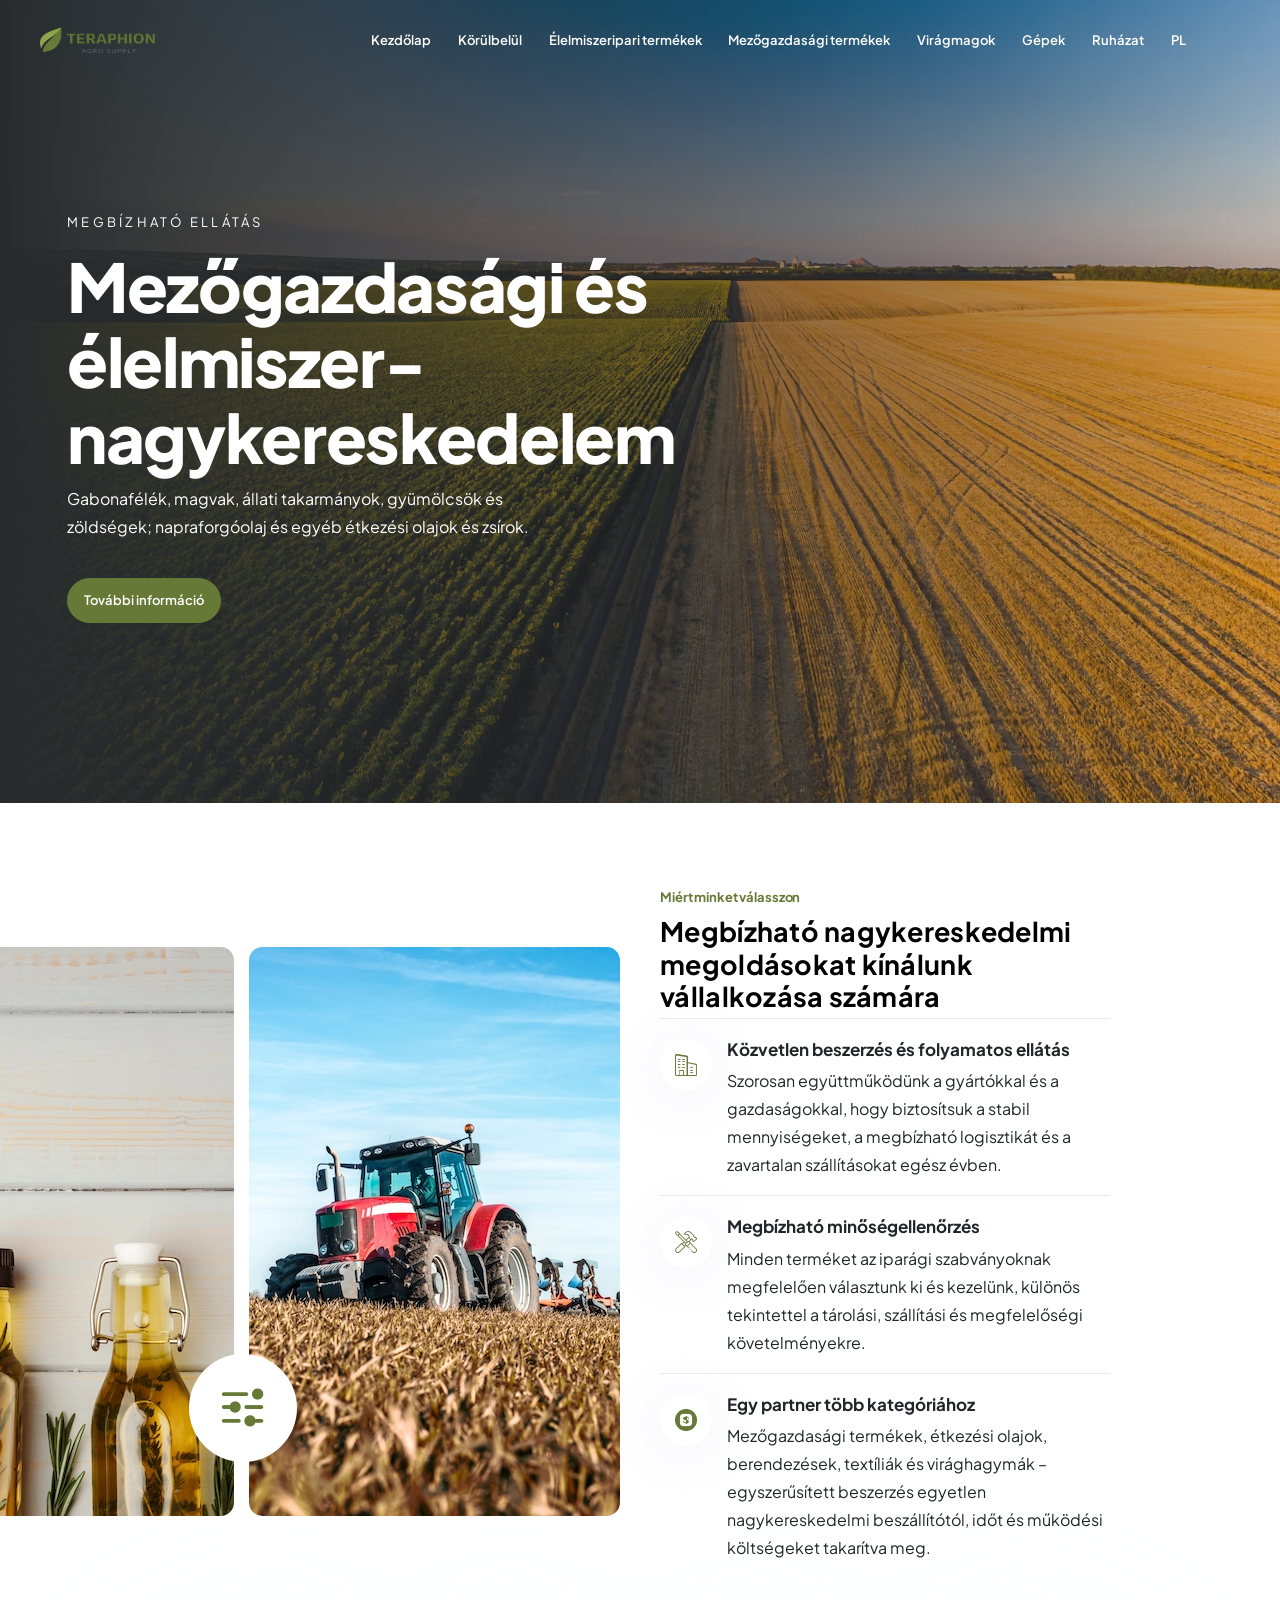
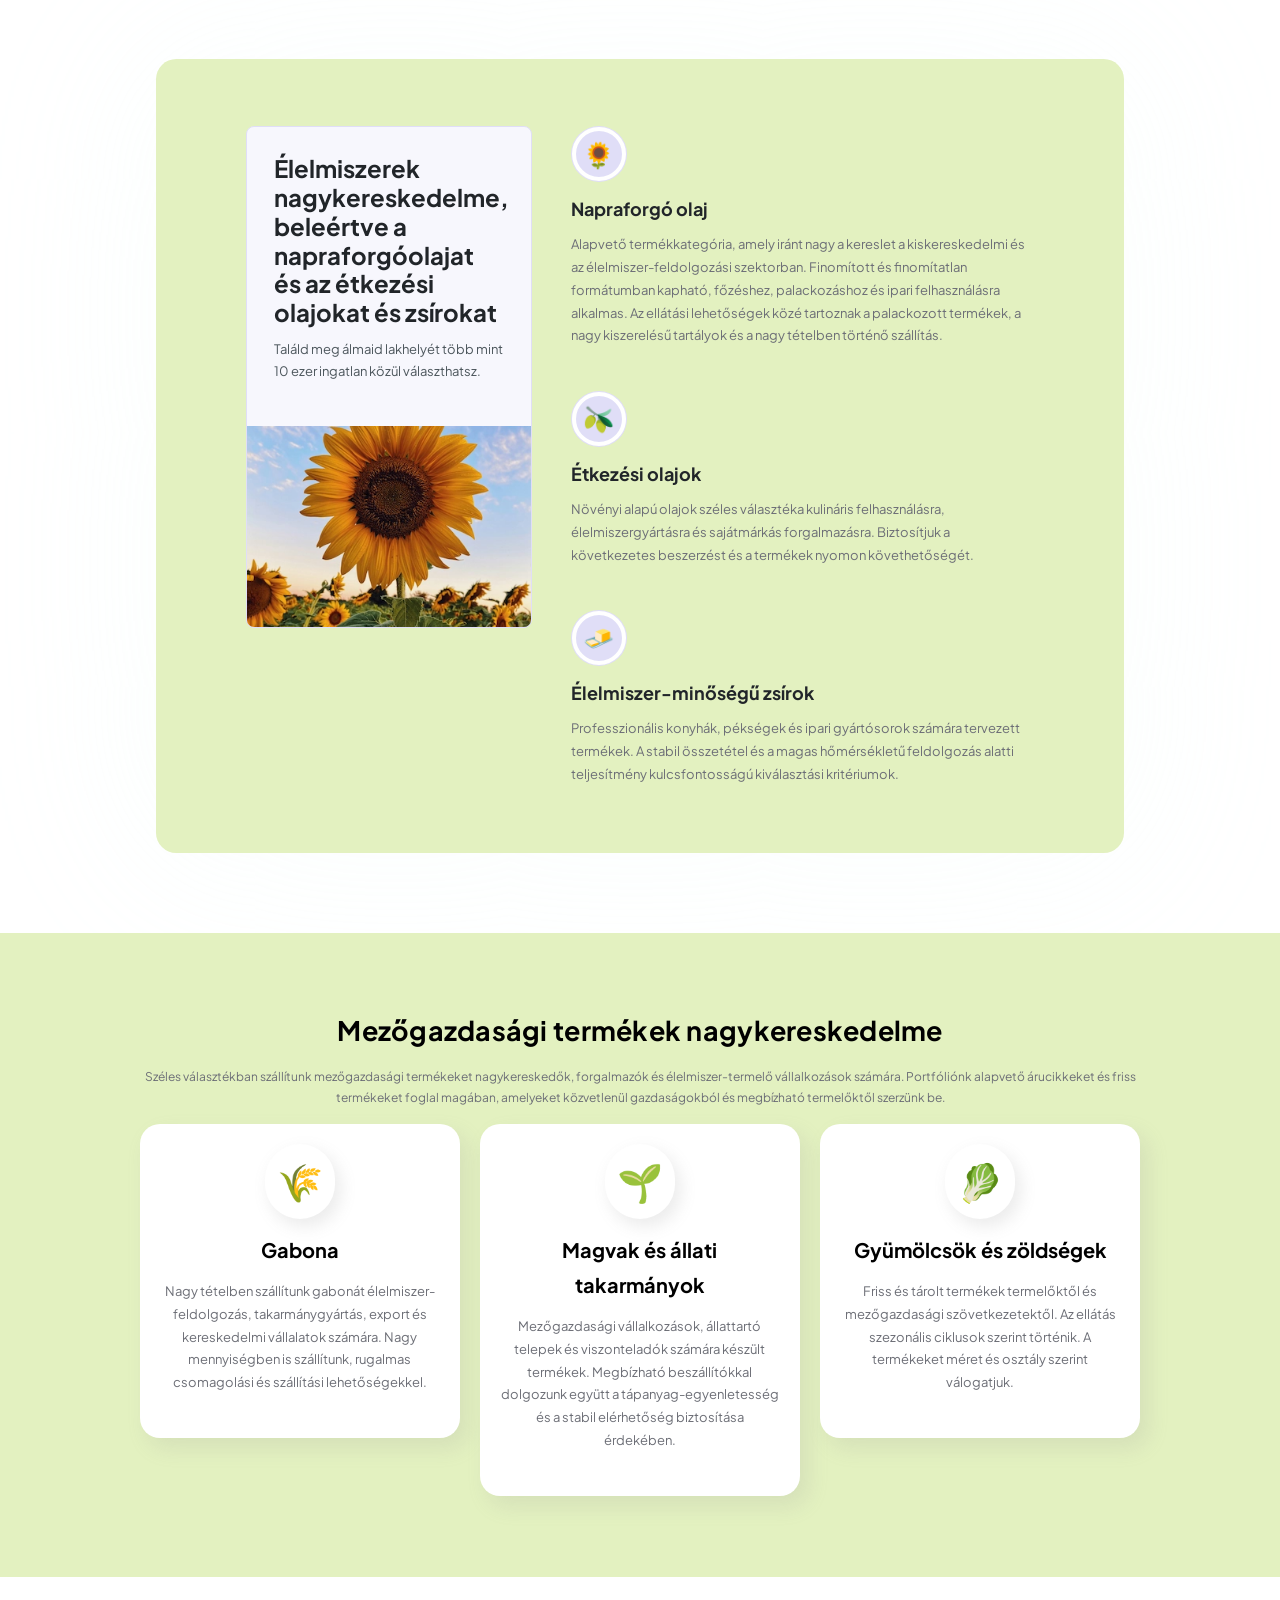
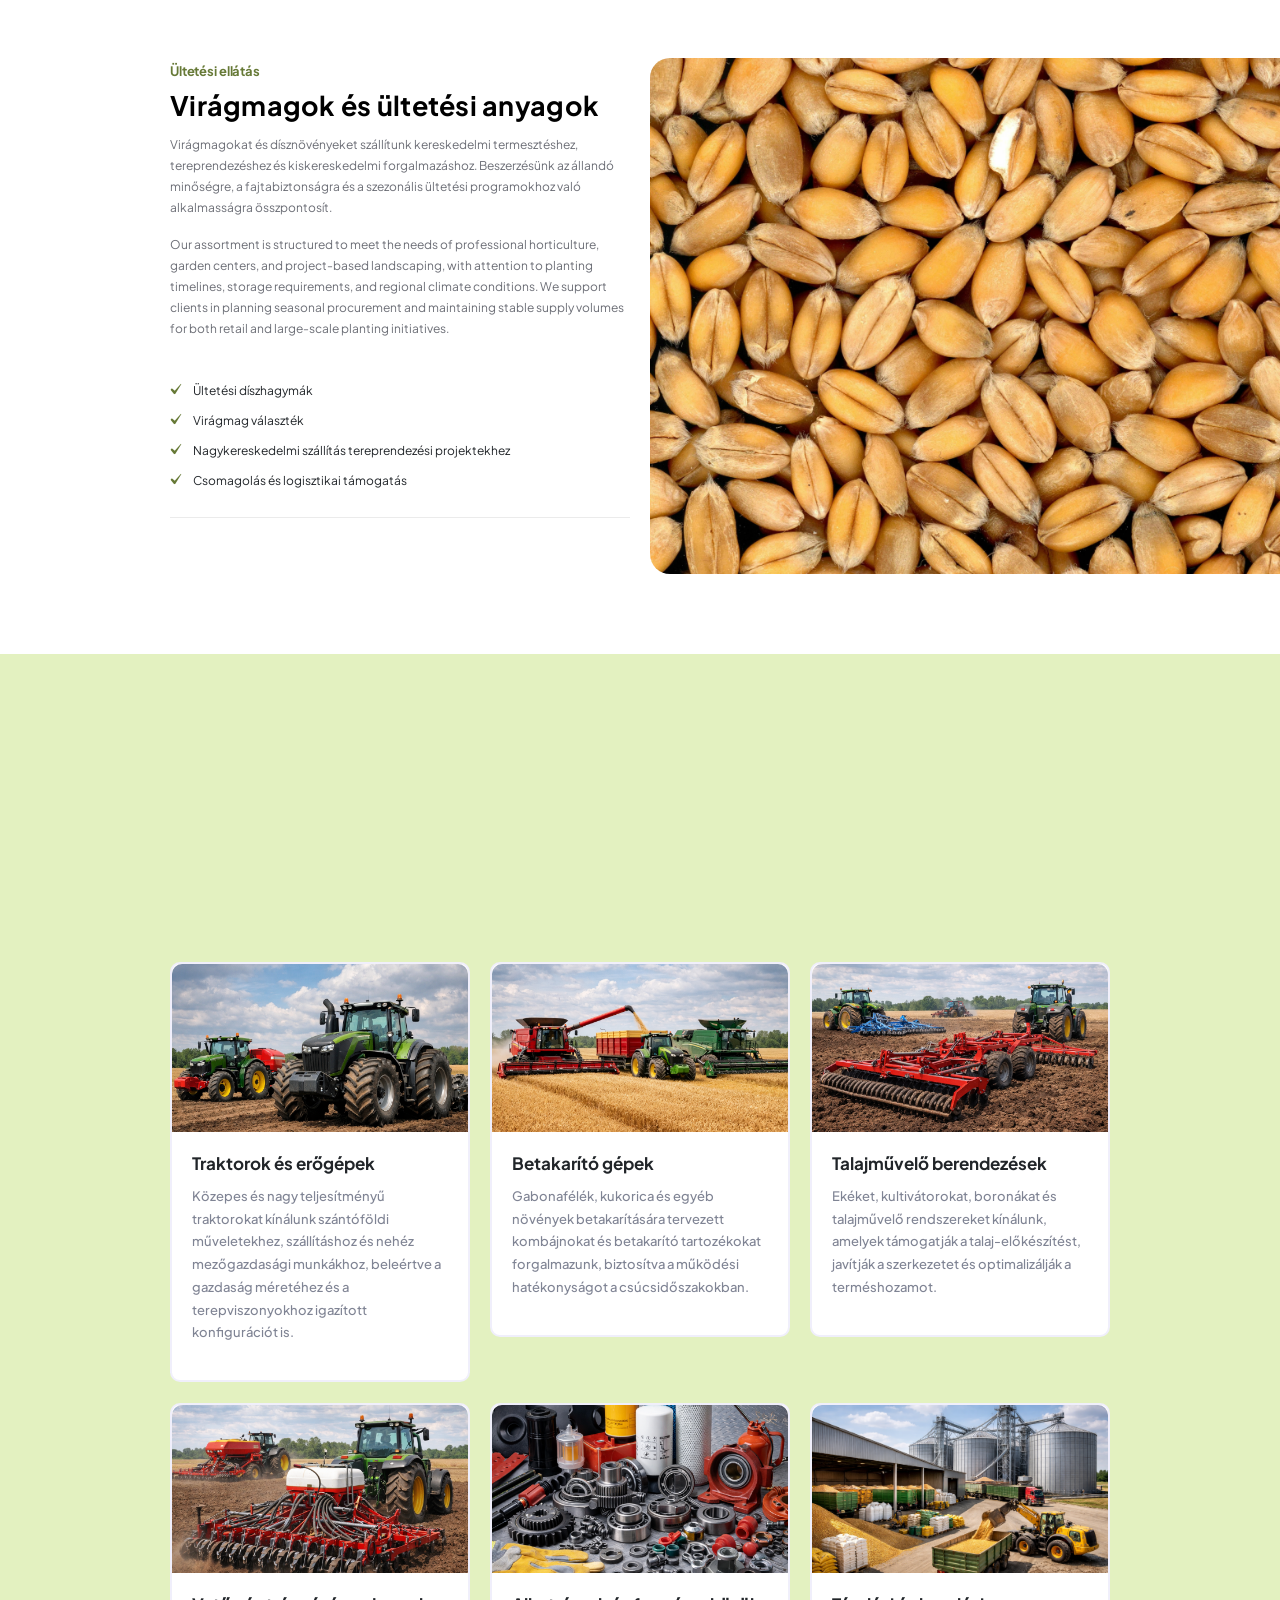
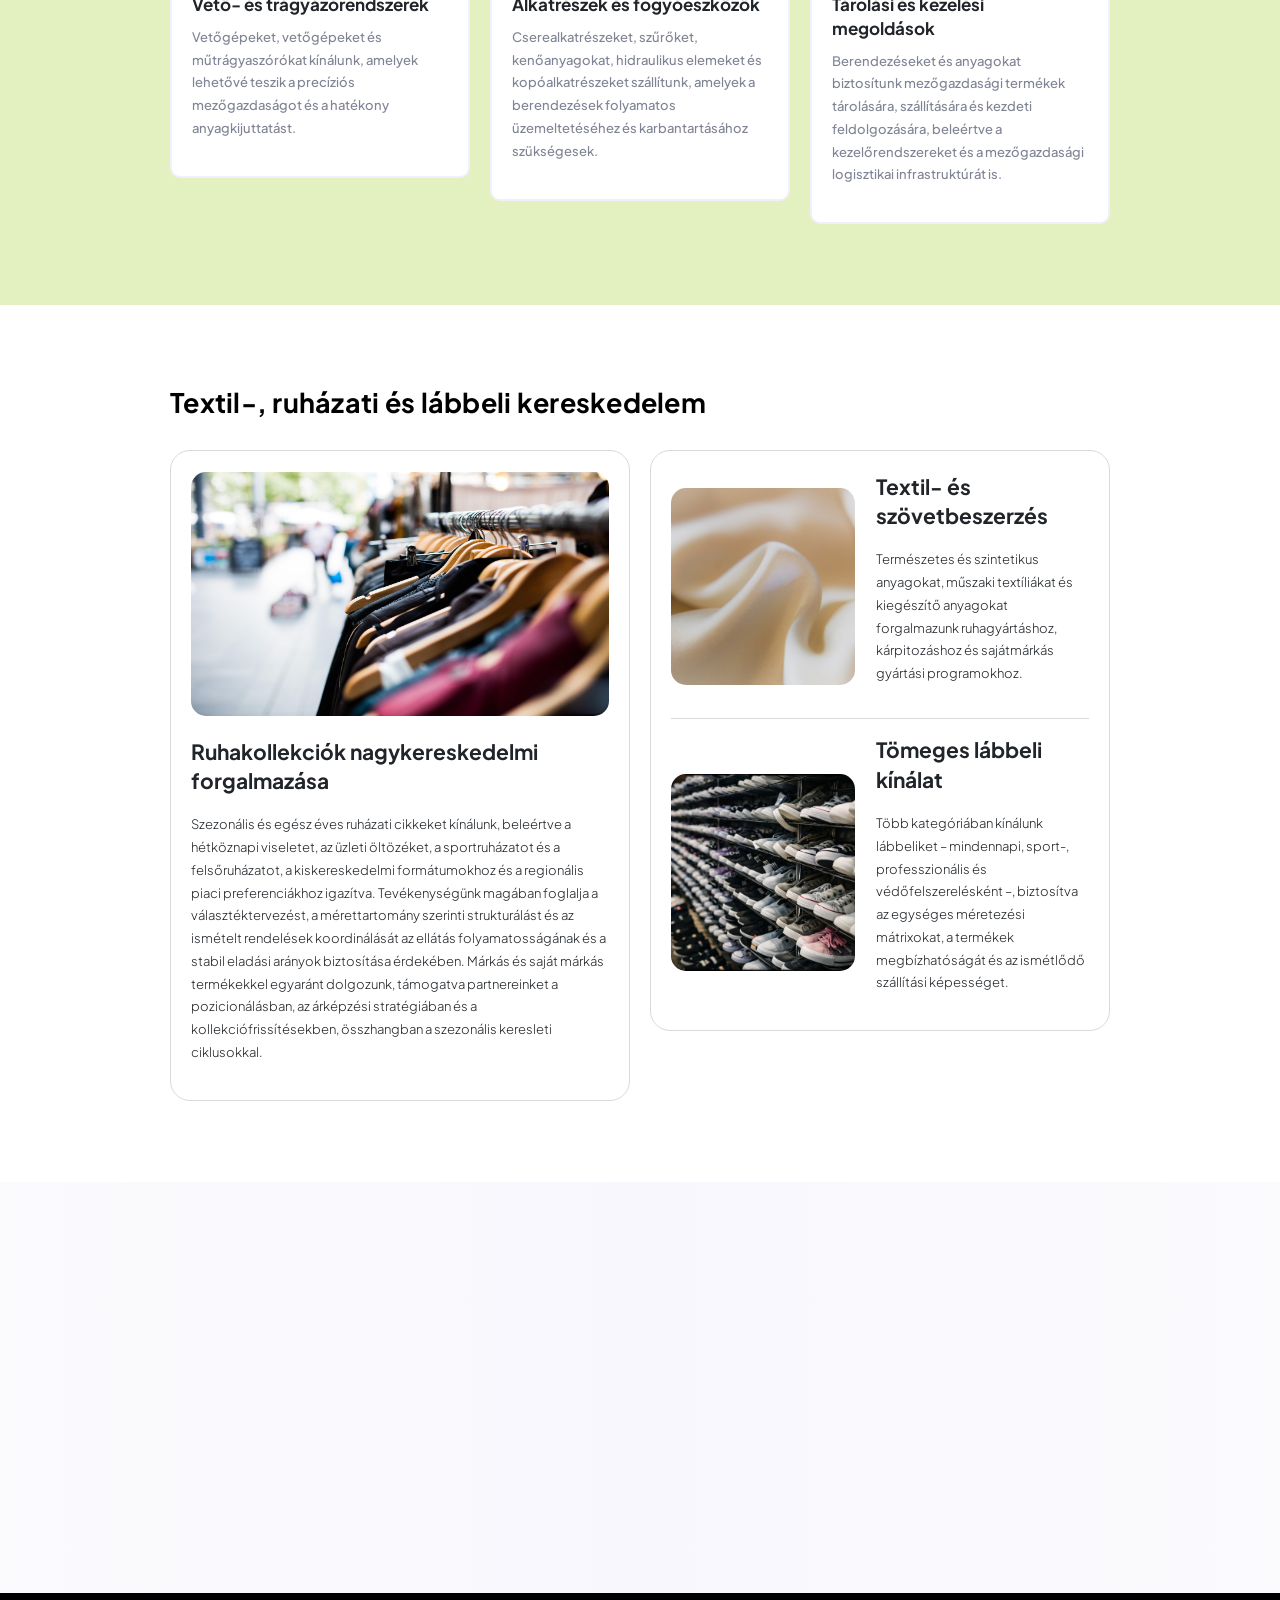
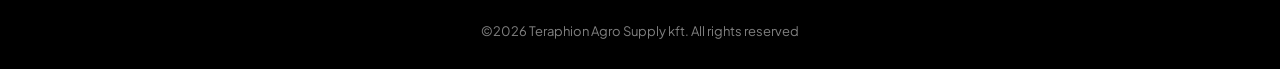
==== hungarian.html @ da053e00 "changed content" ====
<!DOCTYPE html>
<html lang="hu">

<head>
    <meta charset="UTF-8">
    <meta name="viewport" content="width=device-width, initial-scale=1.0">
    <title>Mezőgazdasági termékek, gabona, magvak, gépek és élelmiszerolajok nagykereskedelme</title>

    <!-- libraries CSS -->
    <link rel="stylesheet" href="assets/icon/flaticon_real_estate.css">
    <link rel="stylesheet" href="assets/vendor/bootstrap/bootstrap.min.css">
    <link rel="stylesheet" href="assets/vendor/splide/splide.min.css">
    <link rel="stylesheet" href="assets/vendor/swiper/swiper-bundle.min.css">
    <link rel="stylesheet" href="assets/vendor/slim-select/slimselect.css">
    <link rel="stylesheet" href="assets/vendor/animate-wow/animate.min.css">
    <link rel="icon" type="image/png" href="assets/img/favicon.png">

    <!-- custom CSS -->
    <link rel="stylesheet" href="assets/css/style.min.css">
</head>

<body>
    <div class="preloader" id="preloader">
        <div class="loader"></div>
    </div>

    <!-- SIDEBAR SECTION START -->
    <div class="ul-sidebar">
        <!-- header -->
        <div class="ul-sidebar-header">
            <div class="ul-sidebar-header-logo">
                <a href="index.html">
                    <img src="assets/img/logo.png" alt="logo" class="logo">
                </a>
            </div>
            <!-- sidebar closer -->
            <button class="ul-sidebar-closer"><i class="flaticon-close"></i></button>
        </div>

        <div class="ul-sidebar-header-nav-wrapper d-block d-lg-none"></div>
    </div>
    <!-- SIDEBAR SECTION END -->

    <!-- SEARCH MODAL SECTION START -->
    <div class="ul-search-form-wrapper flex-grow-1 flex-shrink-0">
        <button class="ul-search-closer"><i class="flaticon-close"></i></button>

        <form action="#" class="ul-search-form">
            <div class="ul-search-form-right">
                <input type="search" name="search" id="ul-search" placeholder="Search Here">
                <button type="submit"><span class="icon"><i class="flaticon-search"></i></span></button>
            </div>
        </form>
    </div>
    <!-- SEARCH MODAL SECTION END -->

    <!-- HEADER SECTION START -->
    <header class="ul-header ul-header--home">
        <div class="ul-header-bottom">
            <div class="ul-header-bottom-wrapper">
                <!-- header left -->
                <div class="header-bottom-left">
                    <div class="logo-container">
                        <a href="index.html" class="d-inline-block"><img src="assets/img/logo.png" alt="logo" class="logo"></a>
                    </div>
                </div>

                <!-- header nav -->
                <div class="ul-header-nav-wrapper">
                    <div class="to-go-to-sidebar-in-mobile">
                        <nav class="ul-header-nav">
                            <a href="#home">Kezdőlap</a>
                            <a href="#about">Körülbelül</a>
                            <a href="#food-products">Élelmiszeripari termékek</a>
                            <a href="#agricultural-products">Mezőgazdasági termékek</a>
                            <a href="#flower-seeds">Virágmagok</a>
                            <a href="#machinery">Gépek</a>
                            <a href="#clothing">Ruházat</a>
                            <a href="index.html">PL</a>
                        </nav>
                    </div>
                </div>

                <!-- actions -->
                <div class="ul-header-actions">
                    <button class="ul-header-sidebar-opener d-md-none"><i class="flaticon-menu-button"></i></button>
                </div>

                <!-- sidebar opener -->
                <div class="d-none">
                    <button class="ul-header-sidebar-opener"><i class="flaticon-menu-button"></i></button>
                </div>
            </div>
        </div>
    </header>
    <!-- HEADER SECTION END -->


    <main>
        <!-- BANNER SECTION START -->
        <section class="ul-banner" id="home">
            <!-- top -->
            <div class="top">
                <div class="ul-banner-slider swiper">
                    <div class="swiper-wrapper">
                        <!-- single slide -->
                        <div class="swiper-slide">
                            <div class="ul-banner-slide">
                                <div class="ul-banner-container">
                                    <div class="row align-items-center flex-sm-row flex-column-reverse">
                                        <!-- banner text -->
                                        <div class="col-md-9 col-sm-8">
                                            <div class="ul-banner-slide-txt wow animate__fadeInUp">
                                                <span class="ul-banner-slide-sub-title">Megbízható ellátás</span>
                                                <h1 class="ul-banner-slide-title">Mezőgazdasági és élelmiszer-nagykereskedelem</h1>
                                                <p class="ul-banner-slide-descr">Gabonafélék, magvak, állati takarmányok, gyümölcsök és zöldségek; napraforgóolaj és egyéb étkezési olajok és zsírok.</p>
                                                <div class="ul-banner-slide-btns">
                                                    <a href="#agricultural-products" class="ul-btn">További információ</a>
                                                </div>
                                            </div>
                                        </div>
                                    </div>
                                </div>
                            </div>
                        </div>
                        <!-- single slide -->
                        <div class="swiper-slide">
                            <div class="ul-banner-slide">
                                <div class="ul-banner-container">
                                    <div class="row align-items-center flex-sm-row flex-column-reverse">
                                        <!-- banner text -->
                                        <div class="col-md-9 col-sm-8">
                                            <div class="ul-banner-slide-txt wow animate__fadeInUp">
                                                <span class="ul-banner-slide-sub-title">Teljes körű üzleti megoldások</span>
                                                <h1 class="ul-banner-slide-title">Felszerelés, textíliák és virághagymák</h1>
                                                <p class="ul-banner-slide-descr">Mezőgazdasági gépek, berendezések és anyagok; textíliák, ruházat és lábbelik nagy tételben.</p>
                                                <div class="ul-banner-slide-btns">
                                                    <a href="#about-us" class="ul-btn">További információ</a>
                                                </div>
                                            </div>
                                        </div>
                                    </div>
                                </div>
                            </div>
                        </div>
                    </div>
                </div>
            </div>
        </section>
        <!-- BANNER SECTION END -->

        <!-- WHY CHOOSE US SECTION START -->
        <section class="ul-why-choose-us ul-section-spacing wow animate__fadeInUp" id="about">
            <div class="ul-container">
                <div class="row row-cols-lg-2 row-cols-1 align-items-center">
                    <div class="col">
                        <!-- <div class="d-flex justify-content-end"> -->
                        <div class="ul-why-choose-us-imgs">
                            <div class="img"><img src="assets/img/about-1.webp" alt="image"></div>
                            <div class="img">
                                <img src="assets/img/about-2.webp" alt="image">
                                <!-- icon -->
                                <div class="icon"><i class="flaticon-setting"></i></div>
                            </div>
                        </div>
                        <!-- </div> -->
                    </div>

                    <!-- txt -->
                    <div class="col">
                        <div class="ul-why-choose-us-txt">
                            <span class="ul-section-sub-title">Miért minket válasszon</span>
                            <h2 class="ul-section-title">Megbízható nagykereskedelmi megoldásokat kínálunk vállalkozása számára</h2>

                            <div class="ul-why-choose-us-list">
                                <div class="ul-why-choose-us-list-item">
                                    <div class="icon"><i class="flaticon-business-and-trade"></i></div>
                                    <div class="txt">
                                        <h3 class="ul-why-choose-us-list-item-title">Közvetlen beszerzés és folyamatos ellátás</h3>
                                        <p class="ul-why-choose-us-list-item-descr">Szorosan együttműködünk a gyártókkal és a gazdaságokkal, hogy biztosítsuk a stabil mennyiségeket, a megbízható logisztikát és a zavartalan szállításokat egész évben.</p>
                                    </div>
                                </div>

                                <div class="ul-why-choose-us-list-item">
                                    <div class="icon"><i class="flaticon-tools-1"></i></div>
                                    <div class="txt">
                                        <h3 class="ul-why-choose-us-list-item-title">Megbízható minőségellenőrzés</h3>
                                        <p class="ul-why-choose-us-list-item-descr">Minden terméket az iparági szabványoknak megfelelően választunk ki és kezelünk, különös tekintettel a tárolási, szállítási és megfelelőségi követelményekre.</p>
                                    </div>
                                </div>

                                <div class="ul-why-choose-us-list-item">
                                    <div class="icon"><i class="flaticon-group-3"></i></div>
                                    <div class="txt">
                                        <h3 class="ul-why-choose-us-list-item-title">Egy partner több kategóriához</h3>
                                        <p class="ul-why-choose-us-list-item-descr">Mezőgazdasági termékek, étkezési olajok, berendezések, textíliák és virághagymák – egyszerűsített beszerzés egyetlen nagykereskedelmi beszállítótól, időt és működési költségeket takarítva meg.</p>
                                    </div>
                                </div>
                            </div>
                        </div>
                    </div>
                </div>
            </div>
        </section>
        <!-- WHY CHOOSE US SECTION END -->

        <!-- SPECIALITY SECTION START -->
        <section class="ul-specialities overflow-hidden" id="food-products">
            <div class="ul-specialities-heading-card wow animate__fadeInUp">
                <div class="txt">
                    <h3 class="ul-specialities-title">Élelmiszerek nagykereskedelme, beleértve a napraforgóolajat és az étkezési olajokat és zsírokat</h3>
                    <p class="ul-specialities-descr">Találd meg álmaid lakhelyét több mint 10 ezer ingatlan közül választhatsz.</p>
                </div>

                <div class="img"><img src="assets/img/wholesale-food.webp" alt="Image"></div>
            </div>

            <div class="ul-specialities-wrapper">
                <!-- single speciality -->
                <div class="ul-speciality wow animate__fadeInUp">
                    <div class="ul-speciality-icon">
                        🌻
                    </div>
                    <h4 class="ul-speciality-title">Napraforgó olaj</h4>
                    <p class="ul-speciality-descr">Alapvető termékkategória, amely iránt nagy a kereslet a kiskereskedelmi és az élelmiszer-feldolgozási szektorban. Finomított és finomítatlan formátumban kapható, főzéshez, palackozáshoz és ipari felhasználásra alkalmas. Az ellátási lehetőségek közé tartoznak a palackozott termékek, a nagy kiszerelésű tartályok és a nagy tételben történő szállítás.</p>
                </div>

                <!-- single speciality -->
                <div class="ul-speciality wow animate__fadeInUp">
                    <div class="ul-speciality-icon">
                        🫒
                    </div>
                    <h4 class="ul-speciality-title">Étkezési olajok</h4>
                    <p class="ul-speciality-descr">Növényi alapú olajok széles választéka kulináris felhasználásra, élelmiszergyártásra és sajátmárkás forgalmazásra. Biztosítjuk a következetes beszerzést és a termékek nyomon követhetőségét.</p>
                </div>

                <!-- single speciality -->
                <div class="ul-speciality wow animate__fadeInUp">
                    <div class="ul-speciality-icon">
                         🧈
                    </div>
                    <h4 class="ul-speciality-title">Élelmiszer-minőségű zsírok</h4>
                    <p class="ul-speciality-descr">Professzionális konyhák, pékségek és ipari gyártósorok számára tervezett termékek. A stabil összetétel és a magas hőmérsékletű feldolgozás alatti teljesítmény kulcsfontosságú kiválasztási kritériumok.</p>
                </div>
            </div>
        </section>
        <!-- SPECIALITY SECTION END -->

        <!-- SERVICE SECTION START -->
        <div class="ul-services ul-section-spacing" id="agricultural-products">
            <div class="ul-inner-page-container">
                <h2 class="ul-section-title">Mezőgazdasági termékek nagykereskedelme</h2>
                <p class="ul-facilities-descr text-center">Széles választékban szállítunk mezőgazdasági termékeket nagykereskedők, forgalmazók és élelmiszer-termelő vállalkozások számára. Portfóliónk alapvető árucikkeket és friss termékeket foglal magában, amelyeket közvetlenül gazdaságokból és megbízható termelőktől szerzünk be.</p>

                <!-- serices grid -->
                <div class="row ul-bs-row row-cols-md-3 row-cols-2 row-cols-xxs-1">
                    <!-- single service -->
                    <div class="col">
                        <div class="ul-service">
                            <div class="ul-service-icon">🌾</div>
                            <p class="ul-service-title">Gabona</p>
                            <p class="ul-service-descr">Nagy tételben szállítunk gabonát élelmiszer-feldolgozás, takarmánygyártás, export és kereskedelmi vállalatok számára. Nagy mennyiségben is szállítunk, rugalmas csomagolási és szállítási lehetőségekkel.</p>
                        </div>
                    </div>

                    <!-- single service -->
                    <div class="col">
                        <div class="ul-service">
                            <div class="ul-service-icon">🌱</div>
                            <p class="ul-service-title">Magvak és állati takarmányok</p>
                            <p class="ul-service-descr">Mezőgazdasági vállalkozások, állattartó telepek és viszonteladók számára készült termékek. Megbízható beszállítókkal dolgozunk együtt a tápanyag-egyenletesség és a stabil elérhetőség biztosítása érdekében.</p>
                        </div>
                    </div>

                    <!-- single service -->
                    <div class="col">
                        <div class="ul-service">
                            <div class="ul-service-icon">🥬</div>
                            <p class="ul-service-title">Gyümölcsök és zöldségek</p>
                            <p class="ul-service-descr">Friss és tárolt termékek termelőktől és mezőgazdasági szövetkezetektől. Az ellátás szezonális ciklusok szerint történik. A termékeket méret és osztály szerint válogatjuk. </p>
                        </div>
                    </div>
                </div>
            </div>
        </div>
        <!-- SERVICE SECTION END -->


        <!-- FACILITY SECTION START -->
        <section class="ul-facilities ul-section-spacing" id="flower-seeds">
            <div class="ul-container">
                <div class="row ul-bs-row row-cols-lg-2 row-cols-1 wow animate__fadeInUp">
                    <!-- text -->
                    <div class="col">
                        <div class="ul-facilities-txt">
                            <h6 class="ul-section-sub-title">Ültetési ellátás</h6>
                            <h2 class="ul-section-title">Virágmagok és ültetési anyagok</h2>
                            <p class="ul-facilities-descr">Virágmagokat és dísznövényeket szállítunk kereskedelmi termesztéshez, tereprendezéshez és kiskereskedelmi forgalmazáshoz. Beszerzésünk az állandó minőségre, a fajtabiztonságra és a szezonális ültetési programokhoz való alkalmasságra összpontosít.</p>
                            <p class="ul-facilities-descr">Our assortment is structured to meet the needs of professional horticulture, garden centers, and project-based landscaping, with attention to planting timelines, storage requirements, and regional climate conditions. We support clients in planning seasonal procurement and maintaining stable supply volumes for both retail and large-scale planting initiatives.</p>

                            <div class="ul-facilities-list">
                                <ul>
                                    <li>Ültetési díszhagymák</li>
                                    <li>Virágmag választék</li>
                                    <li>Nagykereskedelmi szállítás tereprendezési projektekhez</li>
                                    <li>Csomagolás és logisztikai támogatás</li>
                                </ul>
                            </div>
                        </div>
                    </div>

                    <!-- img -->
                    <div class="col">
                        <div class="ul-facilities-img"><img src="assets/img/flower-seeds.jpg" alt="Facility Image"></div>
                    </div>
                </div>
            </div>
        </section>
        <!-- FACILITY SECTION END -->


        <!-- PROPERTIES SECTION START -->
        <section class="ul-properties ul-section-spacing" id="machinery">
            <div class="ul-container">
                <!-- section heading -->
                <div class="ul-section-heading text-center justify-content-center wow animate__fadeInUp">
                    <div>
                        <span class="ul-section-sub-title">Nagykereskedelem</span>
                        <h2 class="ul-section-title">Mezőgazdasági gépek, berendezések és anyagok</h2>
                        <p class="d-block mt-2">Mezőgazdasági gépek, speciális berendezések és kapcsolódó anyagok nagykereskedelmi forgalmazásával foglalkozunk mezőgazdasági vállalkozások, gazdaságok, vállalkozók és szolgáltatók számára. Arra összpontosítunk, hogy megbízható, skálázható megoldásokat kínáljunk, amelyek támogatják a gépesítést, a termelékenységet és a működési hatékonyságot a teljes mezőgazdasági értékláncban.</p>
                    </div>
                </div>

                <div class="tabs-wrapper wow animate__fadeInUp">
                    <!-- 1st tab / rent -->
                    <div class="ul-tab active" id="tab-rent">
                        <div class="row row-cols-md-3 row-cols-2 row-cols-xxs-1 ul-bs-row">
                            <!-- single project -->
                            <div class="col">
                                <div class="ul-project">
                                    <div class="ul-project-img"><img src="assets/img/machinery.png" alt="Project Image"></div>
                                    <div class="ul-project-txt">
                                        <div class="top">
                                            <div class="left">
                                                <p class="ul-project-title">Traktorok és erőgépek</p>
                                                <p class="ul-project-location">Közepes és nagy teljesítményű traktorokat kínálunk szántóföldi műveletekhez, szállításhoz és nehéz mezőgazdasági munkákhoz, beleértve a gazdaság méretéhez és a terepviszonyokhoz igazított konfigurációt is.</p>
                                            </div>
                                        </div>
                                    </div>
                                </div>
                            </div>

                            <!-- single project -->
                            <div class="col">
                                <div class="ul-project">
                                    <div class="ul-project-img"><img src="assets/img/machinery-2.png" alt="Project Image"></div>
                                    <div class="ul-project-txt">
                                        <div class="top">
                                            <div class="left">
                                                <p class="ul-project-title">Betakarító gépek</p>
                                                <p class="ul-project-location">Gabonafélék, kukorica és egyéb növények betakarítására tervezett kombájnokat és betakarító tartozékokat forgalmazunk, biztosítva a működési hatékonyságot a csúcsidőszakokban.</p>
                                            </div>
                                        </div>
                                    </div>
                                </div>
                            </div>

                            <!-- single project -->
                            <div class="col">
                                <div class="ul-project">
                                    <div class="ul-project-img"><img src="assets/img/machinery-3.png" alt="Project Image"></div>
                                    <div class="ul-project-txt">
                                        <div class="top">
                                            <div class="left">
                                                <p class="ul-project-title">Talajművelő berendezések</p>
                                                <p class="ul-project-location">Ekéket, kultivátorokat, boronákat és talajművelő rendszereket kínálunk, amelyek támogatják a talaj-előkészítést, javítják a szerkezetet és optimalizálják a terméshozamot.</p>
                                            </div>
                                        </div>
                                    </div>
                                </div>
                            </div>

                            <!-- single project -->
                            <div class="col">
                                <div class="ul-project">
                                    <div class="ul-project-img"><img src="assets/img/wholesale-4.png" alt="Project Image"></div>
                                    <div class="ul-project-txt">
                                        <div class="top">
                                            <div class="left">
                                                <p class="ul-project-title">Vető- és trágyázórendszerek</p>
                                                <p class="ul-project-location">Vetőgépeket, vetőgépeket és műtrágyaszórókat kínálunk, amelyek lehetővé teszik a precíziós mezőgazdaságot és a hatékony anyagkijuttatást.</p>
                                            </div>
                                        </div>
                                    </div>
                                </div>
                            </div>

                            <!-- single project -->
                            <div class="col">
                                <div class="ul-project">
                                    <div class="ul-project-img"><img src="assets/img/wholesale-5.png" alt="Project Image"></div>
                                    <div class="ul-project-txt">
                                        <div class="top">
                                            <div class="left">
                                                <p class="ul-project-title">Alkatrészek és fogyóeszközök</p>
                                                <p class="ul-project-location">Cserealkatrészeket, szűrőket, kenőanyagokat, hidraulikus elemeket és kopóalkatrészeket szállítunk, amelyek a berendezések folyamatos üzemeltetéséhez és karbantartásához szükségesek.</p>
                                            </div>
                                        </div>
                                    </div>
                                </div>
                            </div>

                            <!-- single project -->
                            <div class="col">
                                <div class="ul-project">
                                    <div class="ul-project-img"><img src="assets/img/wholesale-6.png" alt="Project Image"></div>
                                    <div class="ul-project-txt">
                                        <div class="top">
                                            <div class="left">
                                                <p class="ul-project-title">Tárolási és kezelési megoldások</p>
                                                <p class="ul-project-location">Berendezéseket és anyagokat biztosítunk mezőgazdasági termékek tárolására, szállítására és kezdeti feldolgozására, beleértve a kezelőrendszereket és a mezőgazdasági logisztikai infrastruktúrát is.</p>
                                            </div>
                                        </div>
                                    </div>
                                </div>
                            </div>
                        </div>
                    </div>
                </div>
            </div>
        </section>
        <!-- PROPERTIES SECTION END -->


        <!-- BLOG SECTION START -->
        <section class="ul-blogs ul-section-spacing" id="clothing">
            <div class="ul-container wow animate__fadeInUp">
                <!-- section heading -->
                <div class="ul-section-heading">
                    <div class="left">
                        <h2 class="ul-section-title">Textil-, ruházati és lábbeli kereskedelem</h2>
                    </div>
                </div>


                <div class="row row-cols-lg-2 row-cols-1 ul-bs-row">
                    <!-- blog big -->
                    <div class="col">
                        <div class="ul-blog-wrapper">
                            <div class="ul-blog">
                                <div class="ul-blog-img"><img src="assets/img/clothing.jpg" alt="Blog Image"></div>
                                <div class="ul-blog-txt">
                                    <p class="ul-blog-title">Ruhakollekciók nagykereskedelmi forgalmazása</p>
                                    <p class="ul-blog-excerpt">Szezonális és egész éves ruházati cikkeket kínálunk, beleértve a hétköznapi viseletet, az üzleti öltözéket, a sportruházatot és a felsőruházatot, a kiskereskedelmi formátumokhoz és a regionális piaci preferenciákhoz igazítva. Tevékenységünk magában foglalja a választéktervezést, a mérettartomány szerinti strukturálást és az ismételt rendelések koordinálását az ellátás folyamatosságának és a stabil eladási arányok biztosítása érdekében. Márkás és saját márkás termékekkel egyaránt dolgozunk, támogatva partnereinket a pozicionálásban, az árképzési stratégiában és a kollekciófrissítésekben, összhangban a szezonális keresleti ciklusokkal.</p>
                                </div>
                            </div>
                        </div>
                    </div>

                    <!-- blog -->
                    <div class="col">
                        <div class="ul-blog-wrapper">
                            <div class="ul-blog ul-blog-horizontal">
                                <div class="ul-blog-img"><img src="assets/img/fabrics.jpg" alt="Blog Image"></div>
                                <div class="ul-blog-txt">
                                    <p class="ul-blog-title">Textil- és szövetbeszerzés</p>
                                    <p class="ul-blog-excerpt">Természetes és szintetikus anyagokat, műszaki textíliákat és kiegészítő anyagokat forgalmazunk ruhagyártáshoz, kárpitozáshoz és sajátmárkás gyártási programokhoz. </p>
                                </div>
                            </div>

                            <div class="ul-blog ul-blog-horizontal">
                                <div class="ul-blog-img"><img src="assets/img/shoes.png" alt="Blog Image"></div>
                                <div class="ul-blog-txt">
                                    <p class="ul-blog-title">Tömeges lábbeli kínálat</p>
                                    <p class="ul-blog-excerpt">Több kategóriában kínálunk lábbeliket – mindennapi, sport-, professzionális és védőfelszerelésként –, biztosítva az egységes méretezési mátrixokat, a termékek megbízhatóságát és az ismétlődő szállítási képességet. </p>
                                </div>
                            </div>
                        </div>
                    </div>
                </div>
            </div>
        </section>
        <!-- BLOG SECTION END -->
    </main>

    <!-- FOOTER SECTION START -->
    <footer class="ul-footer">
        <div class="ul-footer-top">
            <div class="ul-container">
                <div class="ul-footer-top-wrapper wow animate__fadeInUp">
                    <!-- <div class="row ul-bs-row"> -->
                    <!-- <div class="col-4"> -->
                    <div class="ul-footer-about">
                        <a href="index.html"><img src="assets/img/logo.png" alt="logo"></a>
                        <p class="ul-footer-about-txt">Mezőgazdasági termékek, gépek, élelmiszeripari olajok, textíliák és virágültetési anyagok nagykereskedelmi beszállítója kiskereskedelmi, ipari és disztribúciós partnerek számára</p>
                    </div>
                    <!-- </div> -->

                    <!-- <div class="col-7"> -->
                    <div class="single-column">
                        <div class="ul-footer-widget">
                            <h3 class="ul-footer-widget-title">Navigation</h3>
                            <div class="ul-footer-widget-links">
                                <a href="#home">Kezdőlap</a>
                                <a href="#about">Körülbelül</a>
                                <a href="#food-products">Élelmiszeripari termékek</a>
                                <a href="#agricultural-products">Mezőgazdasági termékek</a>
                                <a href="#flower-seeds">Virágmagok</a>
                                <a href="#machinery">Gépek</a>
                                <a href="#clothing">Ruházat</a>
                            </div>
                        </div>
                    </div>
                    <div class="single-column">
                        <div class="ul-footer-widget">
                            <h3 class="ul-footer-widget-title">Érintkezés</h3>

                            <div class="ul-footer-widget-links">
                                <a href="mailto:info@teraphionagrosupply.com" class="ul-contact-info"><i class="flaticon-mail"></i> info@teraphionagrosupply.com</a>
                                <div class="ul-contact-info">
                                    <i class="flaticon-location-pin"></i>
                                    <span class="txt">4400 Nyíregyháza, <br> Széchenyi utca 41. Fsz. 1. ajtó</span>
                                </div>
                            </div>
                        </div>
                    </div>
                    <!-- </div> -->
                    <!-- </div> -->
                </div>
            </div>
        </div>

        <!-- footer bottom -->
        <div class="ul-footer-bottom">
            <p class="copyright-txt">&copy;2026 Teraphion Agro Supply kft. All rights reserved</p>
        </div>
    </footer>
    <!-- FOOTER SECTION END -->

    <!-- libraries JS -->
    <script src="assets/vendor/bootstrap/bootstrap.bundle.min.js"></script>
    <script src="assets/vendor/splide/splide.min.js"></script>
    <script src="assets/vendor/splide/splide-extension-auto-scroll.min.js"></script>
    <script src="assets/vendor/swiper/swiper-bundle.min.js"></script>
    <script src="assets/vendor/slim-select/slimselect.min.js"></script>
    <script src="assets/vendor/animate-wow/wow.min.js"></script>
    <script src="assets/vendor/splittype/index.min.js"></script>
    <script src="assets/vendor/mixitup/mixitup.min.js"></script>
    <script src="assets/vendor/fslightbox/fslightbox.js"></script>

    <!-- custom JS -->
    <script src="assets/js/main.js"></script>
    <script src="assets/js/tab.js"></script>
    <!-- <script src="assets/js/countdown.js"></script> -->
</body>

</html>
---- assets/vendor/slim-select/slimselect.css ----
:root{--ss-primary-color: #5897fb;--ss-bg-color: #ffffff;--ss-font-color: #4d4d4d;--ss-font-placeholder-color: #8d8d8d;--ss-disabled-color: #dcdee2;--ss-border-color: #dcdee2;--ss-highlight-color: #fffb8c;--ss-success-color: #00b755;--ss-error-color: #dc3545;--ss-focus-color: #5897fb;--ss-main-height: 30px;--ss-content-height: 300px;--ss-spacing-l: 7px;--ss-spacing-m: 5px;--ss-spacing-s: 3px;--ss-animation-timing: 0.2s;--ss-border-radius: 4px}@keyframes ss-valueIn{0%{transform:scale(0);opacity:0}100%{transform:scale(1);opacity:1}}@keyframes ss-valueOut{0%{transform:scale(1);opacity:1}100%{transform:scale(0);opacity:0}}.ss-hide{display:none !important}.ss-main{display:flex;flex-direction:row;position:relative;user-select:none;color:var(--ss-font-color);min-height:var(--ss-main-height);width:100%;padding:var(--ss-spacing-s);cursor:pointer;border:1px solid var(--ss-border-color);border-radius:var(--ss-border-radius);background-color:var(--ss-bg-color);outline:0;box-sizing:border-box;transition:background-color var(--ss-animation-timing);overflow:hidden}.ss-main:focus{box-shadow:0 0 5px var(--ss-focus-color)}.ss-main.ss-disabled{background-color:var(--ss-disabled-color);cursor:not-allowed}.ss-main.ss-disabled .ss-values .ss-disabled{color:var(--ss-font-color)}.ss-main.ss-disabled .ss-values .ss-value .ss-value-delete{cursor:not-allowed}.ss-main.ss-open-above{border-top-left-radius:0px;border-top-right-radius:0px}.ss-main.ss-open-below{border-bottom-left-radius:0px;border-bottom-right-radius:0px}.ss-main .ss-values{display:inline-flex;flex-wrap:wrap;gap:var(--ss-spacing-m);flex:1 1 100%}.ss-main .ss-values .ss-placeholder{display:flex;padding:var(--ss-spacing-s) var(--ss-spacing-m) var(--ss-spacing-s) var(--ss-spacing-m);margin:auto 0px auto 0px;line-height:1em;align-items:center;width:100%;color:var(--ss-font-placeholder-color);overflow:hidden;text-overflow:ellipsis;white-space:nowrap}.ss-main .ss-values .ss-max{display:flex;user-select:none;align-items:center;width:fit-content;font-size:12px;color:var(--ss-bg-color);line-height:1;padding:var(--ss-spacing-s) var(--ss-spacing-m);background-color:var(--ss-primary-color);border-radius:var(--ss-border-radius)}.ss-main .ss-values .ss-single{display:flex;margin:auto 0px auto var(--ss-spacing-s)}.ss-main .ss-values .ss-value{display:flex;user-select:none;align-items:center;width:fit-content;background-color:var(--ss-primary-color);border-radius:var(--ss-border-radius);animation-name:ss-valueIn;animation-duration:var(--ss-animation-timing);animation-timing-function:ease-out;animation-fill-mode:both}.ss-main .ss-values .ss-value.ss-value-out{animation-name:ss-valueOut;animation-duration:var(--ss-animation-timing);animation-timing-function:ease-out}.ss-main .ss-values .ss-value .ss-value-text{font-size:12px;color:var(--ss-bg-color);line-height:1;padding:var(--ss-spacing-s) var(--ss-spacing-m)}.ss-main .ss-values .ss-value .ss-value-delete{display:flex;align-items:center;height:var(--ss-spacing-l);width:var(--ss-spacing-l);padding:var(--ss-spacing-s) var(--ss-spacing-m);cursor:pointer;border-left:solid 1px var(--ss-bg-color);box-sizing:content-box}.ss-main .ss-values .ss-value .ss-value-delete svg{height:var(--ss-spacing-l);width:var(--ss-spacing-l)}.ss-main .ss-values .ss-value .ss-value-delete svg path{fill:none;stroke:var(--ss-bg-color);stroke-width:18;stroke-linecap:round;stroke-linejoin:round}.ss-main .ss-deselect{flex:0 1 auto;display:flex;align-items:center;justify-content:center;width:fit-content;height:auto;padding:0 var(--ss-spacing-m) 0 var(--ss-spacing-m)}.ss-main .ss-deselect svg{width:8px;height:8px}.ss-main .ss-deselect svg path{fill:none;stroke:var(--ss-font-color);stroke-width:20;stroke-linecap:round;stroke-linejoin:round}.ss-main .ss-arrow{flex:0 1 auto;display:flex;align-items:center;justify-content:flex-end;width:12px;height:12px;margin:auto var(--ss-spacing-m) auto var(--ss-spacing-m)}.ss-main .ss-arrow path{fill:none;stroke:var(--ss-font-color);stroke-width:18;stroke-linecap:round;stroke-linejoin:round;transition-timing-function:ease-out;transition:var(--ss-animation-timing)}.ss-content{position:absolute;display:flex;height:auto;flex-direction:column;width:auto;max-height:var(--ss-content-height);box-sizing:border-box;border:solid 1px var(--ss-border-color);background-color:var(--ss-bg-color);transition:transform var(--ss-animation-timing),opacity var(--ss-animation-timing);opacity:0;transform:scaleY(0);transform-origin:center top;overflow:hidden;z-index:10000}.ss-content.ss-relative{position:relative;height:100%}.ss-content.ss-open-above{flex-direction:column-reverse;opacity:1;transform:scaleY(1);transform-origin:center bottom;border-top-left-radius:var(--ss-border-radius);border-top-right-radius:var(--ss-border-radius)}.ss-content.ss-open-below{opacity:1;transform:scaleY(1);transform-origin:center top;border-bottom-left-radius:var(--ss-border-radius);border-bottom-right-radius:var(--ss-border-radius)}.ss-content .ss-search{flex:0 1 auto;display:flex;flex-direction:row;padding:var(--ss-spacing-l) var(--ss-spacing-l) var(--ss-spacing-m) var(--ss-spacing-l)}.ss-content .ss-search input{display:inline-flex;font-size:inherit;line-height:inherit;flex:1 1 auto;width:100%;min-width:0px;padding:var(--ss-spacing-m) var(--ss-spacing-l);margin:0;border:1px solid var(--ss-border-color);border-radius:var(--ss-border-radius);background-color:var(--ss-bg-color);outline:0;text-align:left;box-sizing:border-box}.ss-content .ss-search input::placeholder{color:var(--ss-font-placeholder-color);vertical-align:middle}.ss-content .ss-search input:focus{box-shadow:0 0 5px var(--ss-focus-color)}.ss-content .ss-search .ss-addable{display:inline-flex;justify-content:center;align-items:center;cursor:pointer;flex:0 0 auto;height:auto;margin:0 0 0 var(--ss-spacing-m);border:1px solid var(--ss-border-color);border-radius:var(--ss-border-radius)}.ss-content .ss-search .ss-addable svg{display:flex;align-items:center;justify-content:flex-end;flex:0 1 auto;width:12px;height:12px;margin:auto var(--ss-spacing-m) auto var(--ss-spacing-m)}.ss-content .ss-search .ss-addable svg path{fill:none;stroke:var(--ss-font-color);stroke-width:18;stroke-linecap:round;stroke-linejoin:round}.ss-content .ss-list{flex:1 1 auto;height:auto;overflow-x:hidden;overflow-y:auto}.ss-content .ss-list .ss-error{color:var(--ss-error-color);padding:var(--ss-spacing-l)}.ss-content .ss-list .ss-searching{color:var(--ss-font-color);padding:var(--ss-spacing-l)}.ss-content .ss-list .ss-optgroup.ss-close .ss-option{display:none !important}.ss-content .ss-list .ss-optgroup .ss-optgroup-label{display:flex;flex-direction:row;align-items:center;justify-content:space-between;padding:var(--ss-spacing-m) var(--ss-spacing-l) var(--ss-spacing-m) var(--ss-spacing-l)}.ss-content .ss-list .ss-optgroup .ss-optgroup-label .ss-optgroup-label-text{flex:1 1 auto;font-weight:bold;color:var(--ss-font-color)}.ss-content .ss-list .ss-optgroup .ss-optgroup-label:has(.ss-arrow){cursor:pointer}.ss-content .ss-list .ss-optgroup .ss-optgroup-label .ss-optgroup-actions{flex:0 1 auto;display:flex;flex-direction:row;align-items:center;justify-content:center;gap:var(--ss-spacing-m)}.ss-content .ss-list .ss-optgroup .ss-optgroup-label .ss-optgroup-actions .ss-selectall{flex:0 0 auto;display:flex;flex-direction:row;cursor:pointer}.ss-content .ss-list .ss-optgroup .ss-optgroup-label .ss-optgroup-actions .ss-selectall:hover{opacity:.5}.ss-content .ss-list .ss-optgroup .ss-optgroup-label .ss-optgroup-actions .ss-selectall.ss-selected svg path{stroke:var(--ss-error-color)}.ss-content .ss-list .ss-optgroup .ss-optgroup-label .ss-optgroup-actions .ss-selectall span{flex:0 1 auto;display:flex;align-items:center;justify-content:center;font-size:60%;text-align:center;padding:0 var(--ss-spacing-s) 0 0}.ss-content .ss-list .ss-optgroup .ss-optgroup-label .ss-optgroup-actions .ss-selectall svg{flex:0 1 auto;width:13px;height:13px}.ss-content .ss-list .ss-optgroup .ss-optgroup-label .ss-optgroup-actions .ss-selectall svg path{fill:none;stroke:var(--ss-success-color);stroke-linecap:round;stroke-linejoin:round}.ss-content .ss-list .ss-optgroup .ss-optgroup-label .ss-optgroup-actions .ss-selectall svg:first-child{stroke-width:5}.ss-content .ss-list .ss-optgroup .ss-optgroup-label .ss-optgroup-actions .ss-selectall svg:last-child{stroke-width:11}.ss-content .ss-list .ss-optgroup .ss-optgroup-label .ss-optgroup-actions .ss-closable{flex:0 1 auto;display:flex;flex-direction:row;cursor:pointer}.ss-content .ss-list .ss-optgroup .ss-optgroup-label .ss-optgroup-actions .ss-closable .ss-arrow{flex:1 1 auto;width:10px;height:10px}.ss-content .ss-list .ss-optgroup .ss-optgroup-label .ss-optgroup-actions .ss-closable .ss-arrow path{fill:none;stroke:var(--ss-font-color);stroke-width:18;stroke-linecap:round;stroke-linejoin:round;transition-timing-function:ease-out;transition:var(--ss-animation-timing)}.ss-content .ss-list .ss-optgroup .ss-option{padding:var(--ss-spacing-s) var(--ss-spacing-s) var(--ss-spacing-s) calc(var(--ss-spacing-l)*3)}.ss-content .ss-list .ss-option{display:block;padding:var(--ss-spacing-m) var(--ss-spacing-l) var(--ss-spacing-m) var(--ss-spacing-l);white-space:normal;color:var(--ss-font-color);cursor:pointer;user-select:none}.ss-content .ss-list .ss-option:hover{color:var(--ss-bg-color);background-color:var(--ss-primary-color)}.ss-content .ss-list .ss-option.ss-highlighted,.ss-content .ss-list .ss-option:not(.ss-disabled).ss-selected{color:var(--ss-bg-color);background-color:var(--ss-primary-color)}.ss-content .ss-list .ss-option.ss-disabled{cursor:not-allowed;background-color:var(--ss-disabled-color)}.ss-content .ss-list .ss-option.ss-disabled:hover{color:var(--ss-font-color)}.ss-content .ss-list .ss-option .ss-search-highlight{display:inline-block;background-color:var(--ss-highlight-color)}/*# sourceMappingURL=slimselect.css.map */
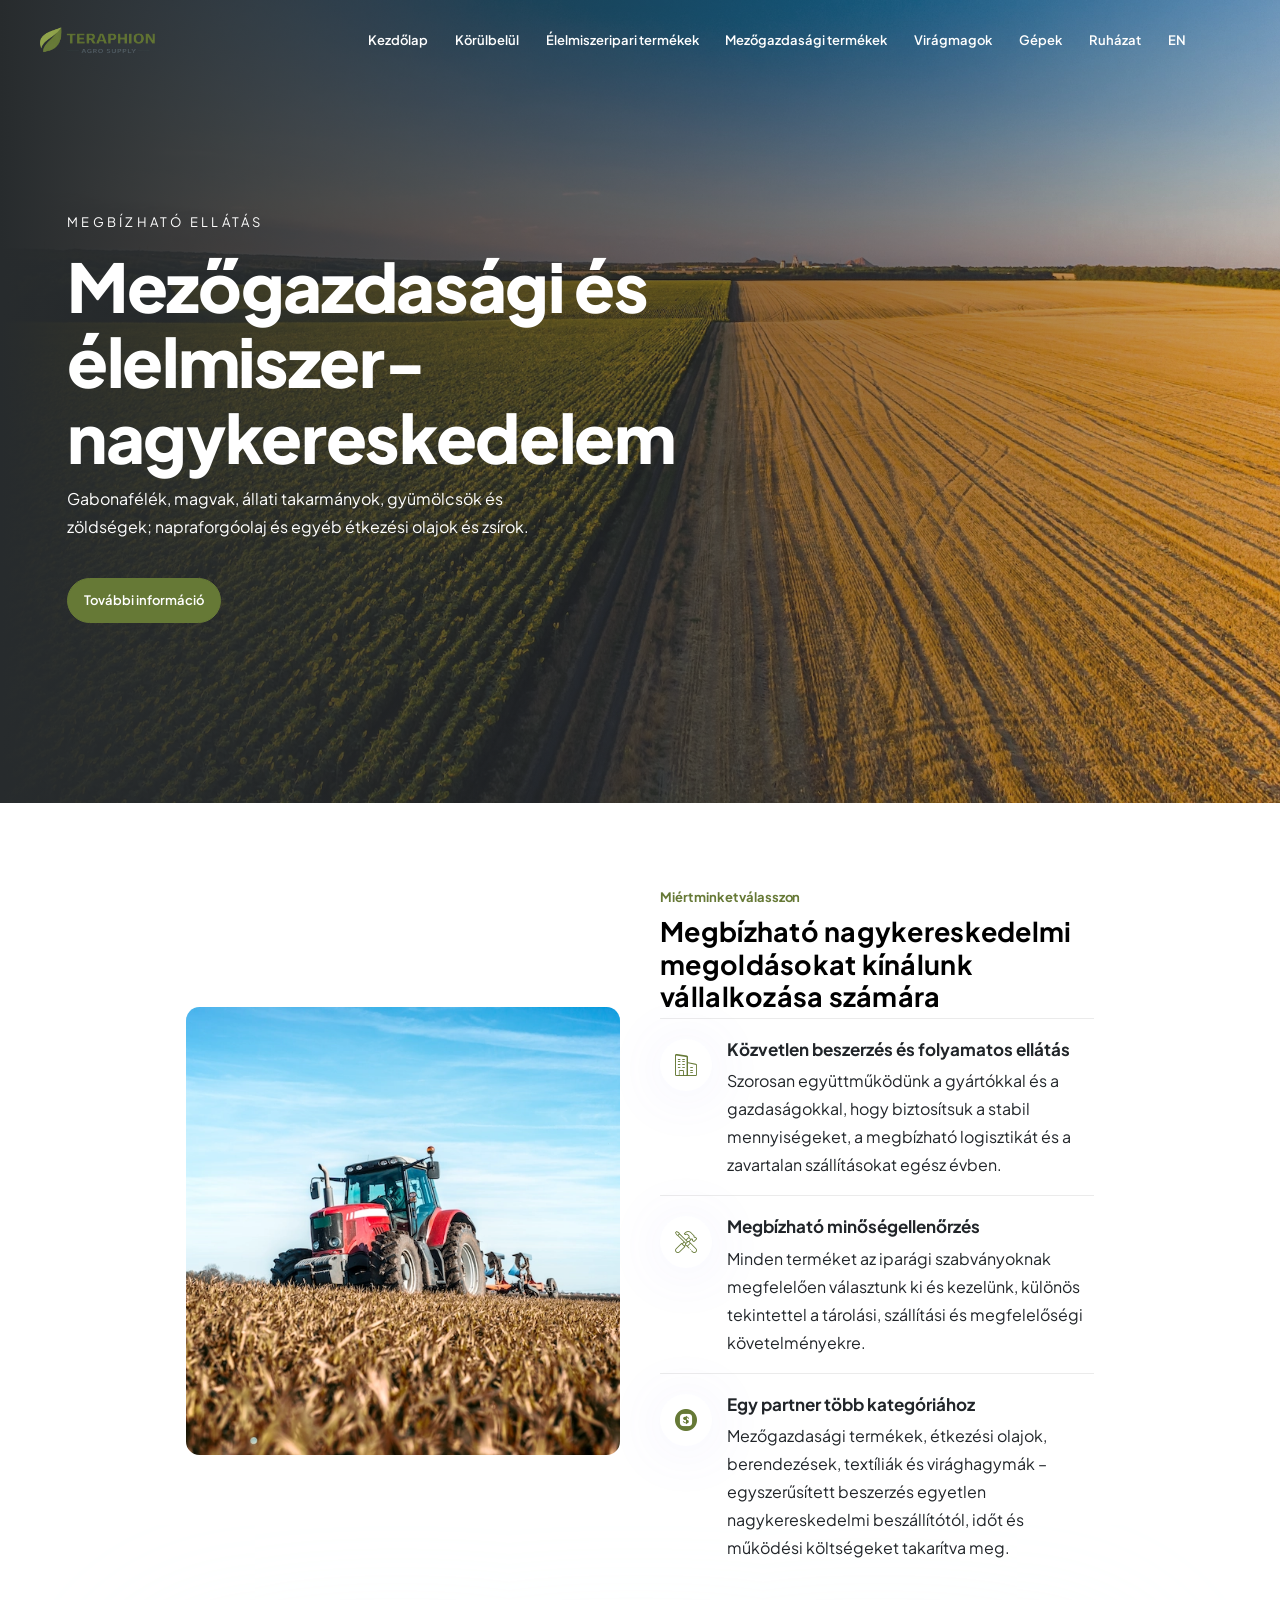
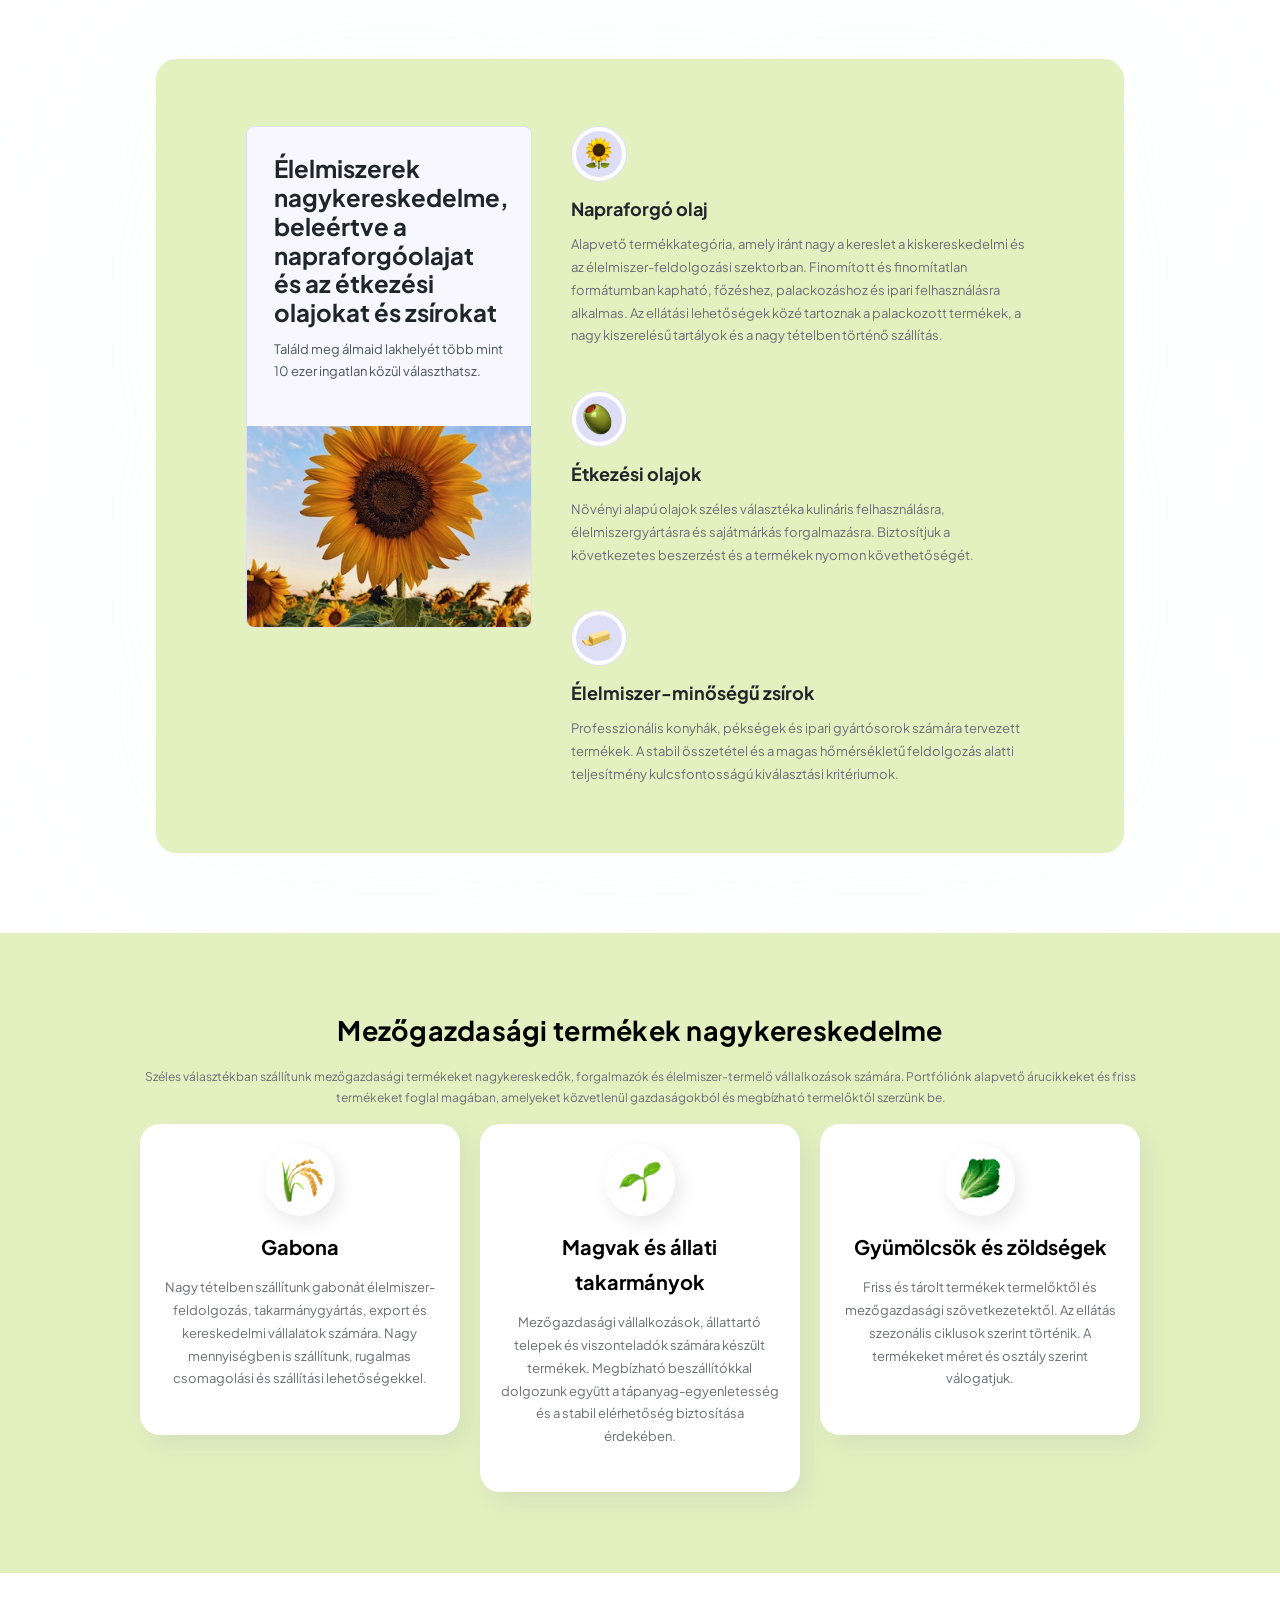
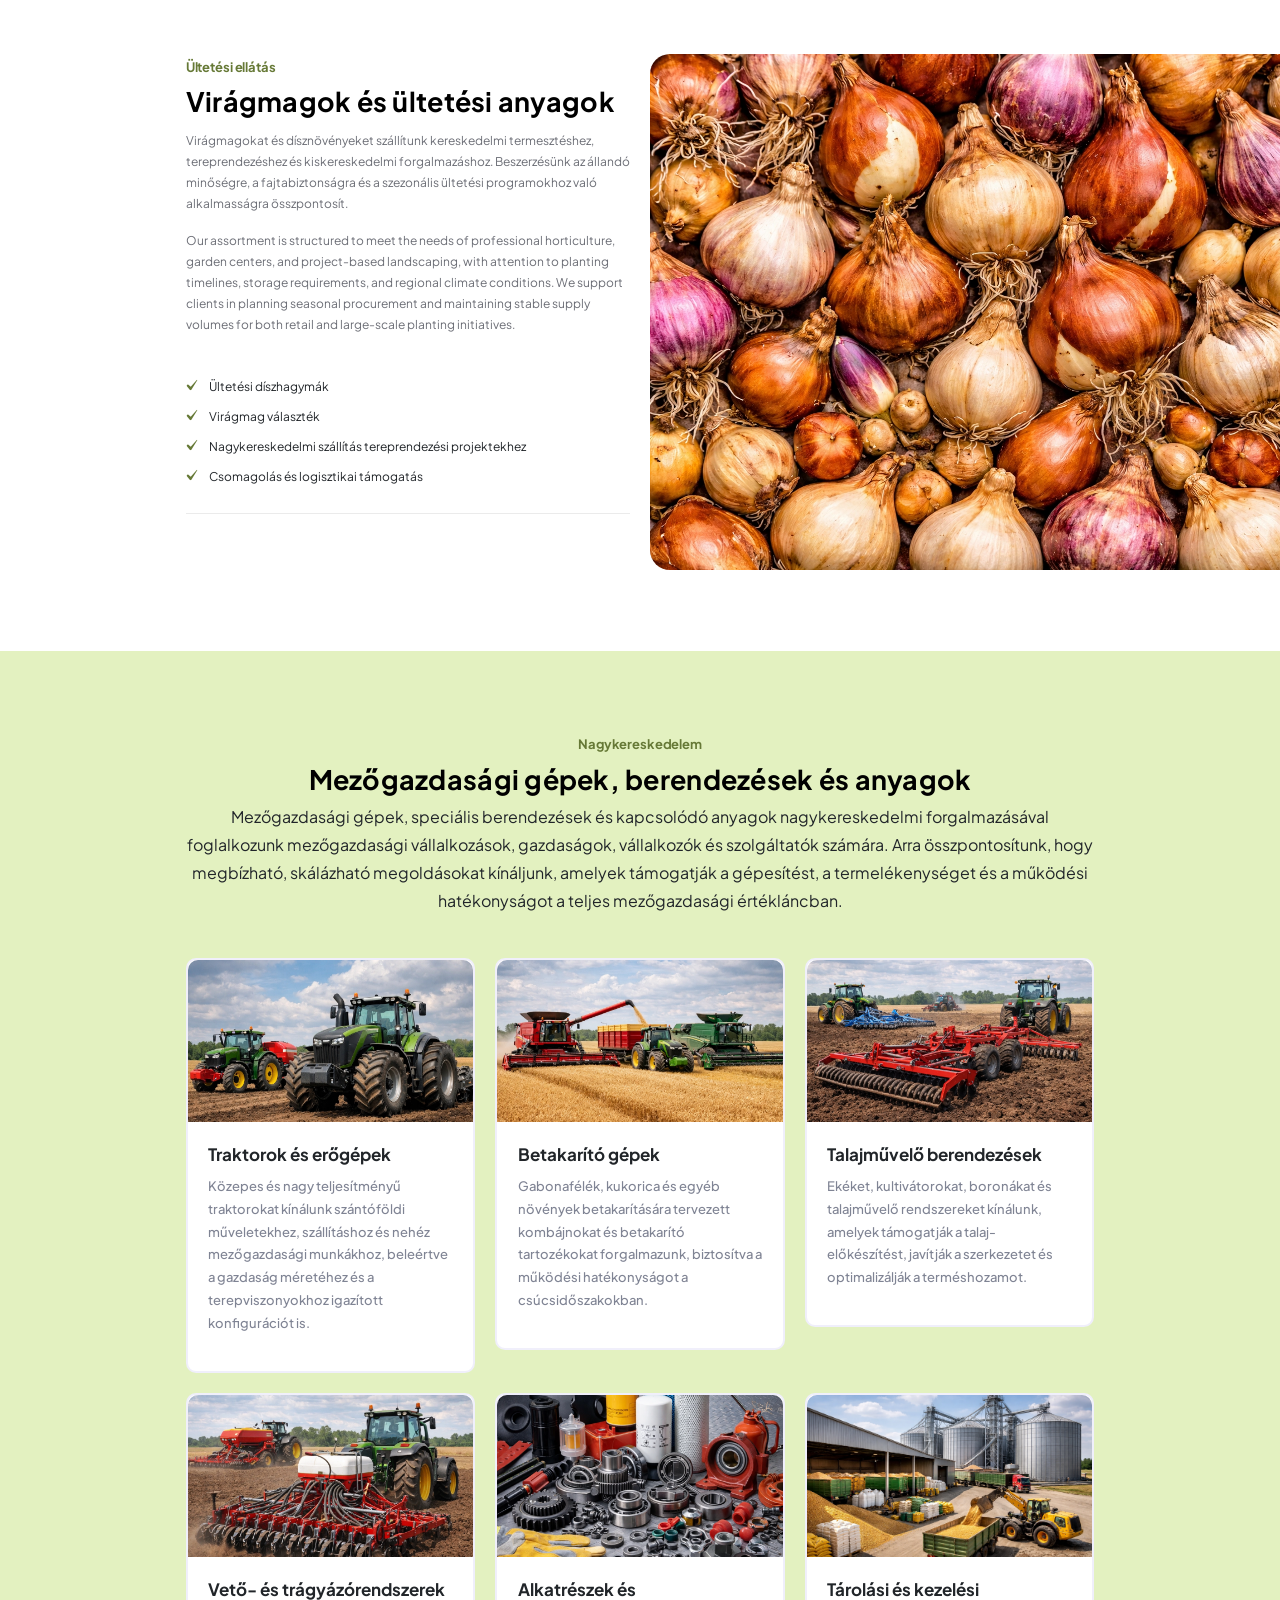
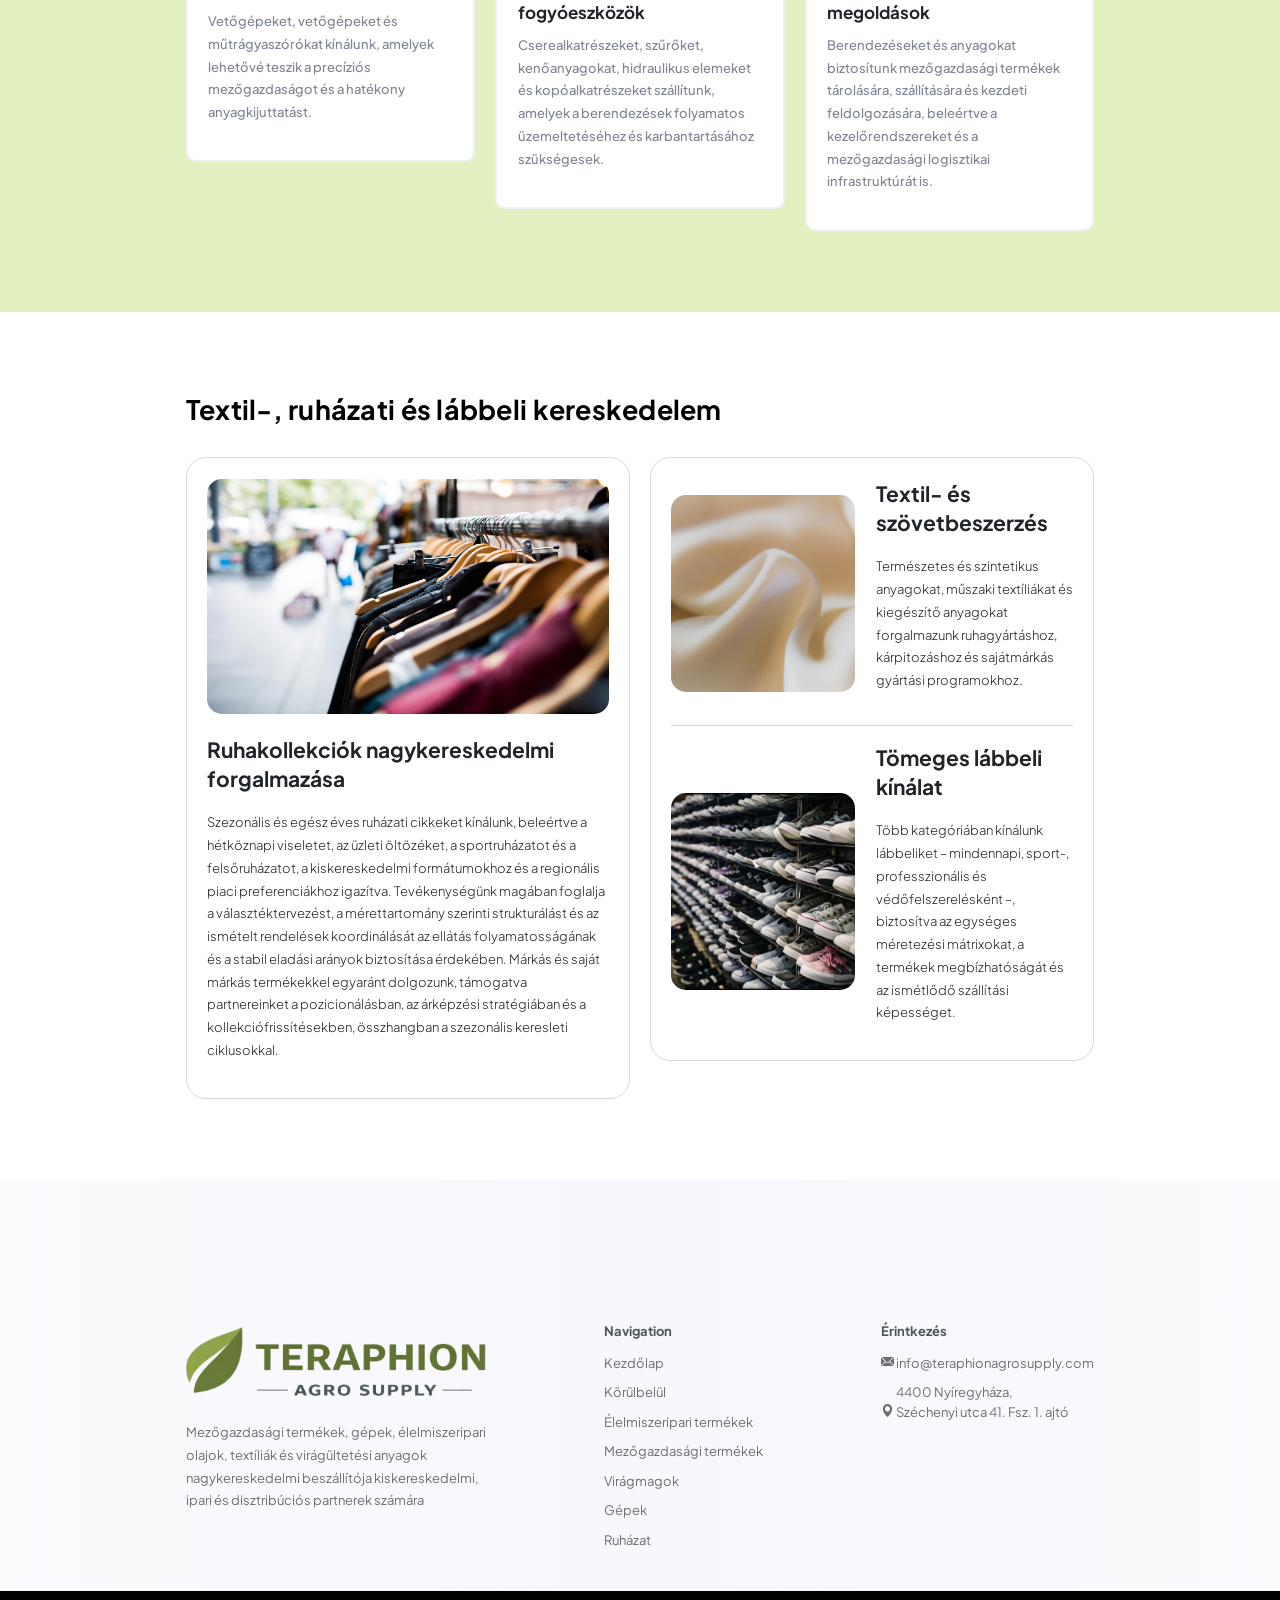
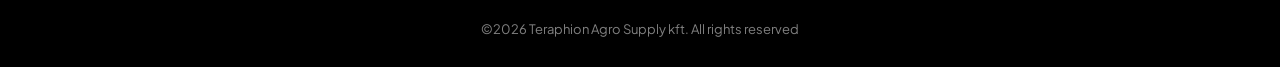
==== commit 416213b4: "feat: fixes" ====
--- a/hungarian.html
+++ b/hungarian.html
@@ -76,7 +76,7 @@
                             <a href="#flower-seeds">Virágmagok</a>
                             <a href="#machinery">Gépek</a>
                             <a href="#clothing">Ruházat</a>
-                            <a href="index.html">PL</a>
+                            <a href="index.html">EN</a>
                         </nav>
                     </div>
                 </div>
@@ -156,11 +156,9 @@
                     <div class="col">
                         <!-- <div class="d-flex justify-content-end"> -->
                         <div class="ul-why-choose-us-imgs">
-                            <div class="img"><img src="assets/img/about-1.webp" alt="image"></div>
                             <div class="img">
                                 <img src="assets/img/about-2.webp" alt="image">
                                 <!-- icon -->
-                                <div class="icon"><i class="flaticon-setting"></i></div>
                             </div>
                         </div>
                         <!-- </div> -->
@@ -219,7 +217,7 @@
                 <!-- single speciality -->
                 <div class="ul-speciality wow animate__fadeInUp">
                     <div class="ul-speciality-icon">
-                        🌻
+                        <img src="assets/img/sunflower.png" alt="" loading="lazy">
                     </div>
                     <h4 class="ul-speciality-title">Napraforgó olaj</h4>
                     <p class="ul-speciality-descr">Alapvető termékkategória, amely iránt nagy a kereslet a kiskereskedelmi és az élelmiszer-feldolgozási szektorban. Finomított és finomítatlan formátumban kapható, főzéshez, palackozáshoz és ipari felhasználásra alkalmas. Az ellátási lehetőségek közé tartoznak a palackozott termékek, a nagy kiszerelésű tartályok és a nagy tételben történő szállítás.</p>
@@ -228,7 +226,7 @@
                 <!-- single speciality -->
                 <div class="ul-speciality wow animate__fadeInUp">
                     <div class="ul-speciality-icon">
-                        🫒
+                        <img src="assets/img/olive.png" alt="" loading="lazy">
                     </div>
                     <h4 class="ul-speciality-title">Étkezési olajok</h4>
                     <p class="ul-speciality-descr">Növényi alapú olajok széles választéka kulináris felhasználásra, élelmiszergyártásra és sajátmárkás forgalmazásra. Biztosítjuk a következetes beszerzést és a termékek nyomon követhetőségét.</p>
@@ -237,7 +235,7 @@
                 <!-- single speciality -->
                 <div class="ul-speciality wow animate__fadeInUp">
                     <div class="ul-speciality-icon">
-                         🧈
+                        <img src="assets/img/butter.png" alt="" loading="lazy">
                     </div>
                     <h4 class="ul-speciality-title">Élelmiszer-minőségű zsírok</h4>
                     <p class="ul-speciality-descr">Professzionális konyhák, pékségek és ipari gyártósorok számára tervezett termékek. A stabil összetétel és a magas hőmérsékletű feldolgozás alatti teljesítmény kulcsfontosságú kiválasztási kritériumok.</p>
@@ -257,7 +255,7 @@
                     <!-- single service -->
                     <div class="col">
                         <div class="ul-service">
-                            <div class="ul-service-icon">🌾</div>
+                            <div class="ul-service-icon"><img src="assets/img/grain.png" loading="lazy" alt=""></div>
                             <p class="ul-service-title">Gabona</p>
                             <p class="ul-service-descr">Nagy tételben szállítunk gabonát élelmiszer-feldolgozás, takarmánygyártás, export és kereskedelmi vállalatok számára. Nagy mennyiségben is szállítunk, rugalmas csomagolási és szállítási lehetőségekkel.</p>
                         </div>
@@ -266,7 +264,7 @@
                     <!-- single service -->
                     <div class="col">
                         <div class="ul-service">
-                            <div class="ul-service-icon">🌱</div>
+                            <div class="ul-service-icon"><img src="assets/img/green.png" loading="lazy" alt=""></div>
                             <p class="ul-service-title">Magvak és állati takarmányok</p>
                             <p class="ul-service-descr">Mezőgazdasági vállalkozások, állattartó telepek és viszonteladók számára készült termékek. Megbízható beszállítókkal dolgozunk együtt a tápanyag-egyenletesség és a stabil elérhetőség biztosítása érdekében.</p>
                         </div>
@@ -275,7 +273,7 @@
                     <!-- single service -->
                     <div class="col">
                         <div class="ul-service">
-                            <div class="ul-service-icon">🥬</div>
+                            <div class="ul-service-icon"><img src="assets/img/cabbage.png" loading="lazy" alt=""></div>
                             <p class="ul-service-title">Gyümölcsök és zöldségek</p>
                             <p class="ul-service-descr">Friss és tárolt termékek termelőktől és mezőgazdasági szövetkezetektől. Az ellátás szezonális ciklusok szerint történik. A termékeket méret és osztály szerint válogatjuk. </p>
                         </div>
@@ -311,7 +309,7 @@
 
                     <!-- img -->
                     <div class="col">
-                        <div class="ul-facilities-img"><img src="assets/img/flower-seeds.jpg" alt="Facility Image"></div>
+                        <div class="ul-facilities-img"><img src="assets/img/flower-seeds.webp" alt="Facility Image"></div>
                     </div>
                 </div>
             </div>
@@ -338,7 +336,7 @@
                             <!-- single project -->
                             <div class="col">
                                 <div class="ul-project">
-                                    <div class="ul-project-img"><img src="assets/img/machinery.png" alt="Project Image"></div>
+                                    <div class="ul-project-img"><img src="assets/img/machinery.webp" alt="Project Image"></div>
                                     <div class="ul-project-txt">
                                         <div class="top">
                                             <div class="left">
@@ -353,7 +351,7 @@
                             <!-- single project -->
                             <div class="col">
                                 <div class="ul-project">
-                                    <div class="ul-project-img"><img src="assets/img/machinery-2.png" alt="Project Image"></div>
+                                    <div class="ul-project-img"><img src="assets/img/machinery-2.webp" alt="Project Image"></div>
                                     <div class="ul-project-txt">
                                         <div class="top">
                                             <div class="left">
@@ -368,7 +366,7 @@
                             <!-- single project -->
                             <div class="col">
                                 <div class="ul-project">
-                                    <div class="ul-project-img"><img src="assets/img/machinery-3.png" alt="Project Image"></div>
+                                    <div class="ul-project-img"><img src="assets/img/machinery-3.webp" alt="Project Image"></div>
                                     <div class="ul-project-txt">
                                         <div class="top">
                                             <div class="left">
@@ -383,7 +381,7 @@
                             <!-- single project -->
                             <div class="col">
                                 <div class="ul-project">
-                                    <div class="ul-project-img"><img src="assets/img/wholesale-4.png" alt="Project Image"></div>
+                                    <div class="ul-project-img"><img src="assets/img/wholesale-4.webp" alt="Project Image"></div>
                                     <div class="ul-project-txt">
                                         <div class="top">
                                             <div class="left">
@@ -398,7 +396,7 @@
                             <!-- single project -->
                             <div class="col">
                                 <div class="ul-project">
-                                    <div class="ul-project-img"><img src="assets/img/wholesale-5.png" alt="Project Image"></div>
+                                    <div class="ul-project-img"><img src="assets/img/wholesale-5.webp" alt="Project Image"></div>
                                     <div class="ul-project-txt">
                                         <div class="top">
                                             <div class="left">
@@ -413,7 +411,7 @@
                             <!-- single project -->
                             <div class="col">
                                 <div class="ul-project">
-                                    <div class="ul-project-img"><img src="assets/img/wholesale-6.png" alt="Project Image"></div>
+                                    <div class="ul-project-img"><img src="assets/img/wholesale-6.webp" alt="Project Image"></div>
                                     <div class="ul-project-txt">
                                         <div class="top">
                                             <div class="left">
@@ -469,7 +467,7 @@
                             </div>
 
                             <div class="ul-blog ul-blog-horizontal">
-                                <div class="ul-blog-img"><img src="assets/img/shoes.png" alt="Blog Image"></div>
+                                <div class="ul-blog-img"><img src="assets/img/shoes.webp" alt="Blog Image"></div>
                                 <div class="ul-blog-txt">
                                     <p class="ul-blog-title">Tömeges lábbeli kínálat</p>
                                     <p class="ul-blog-excerpt">Több kategóriában kínálunk lábbeliket – mindennapi, sport-, professzionális és védőfelszerelésként –, biztosítva az egységes méretezési mátrixokat, a termékek megbízhatóságát és az ismétlődő szállítási képességet. </p>
